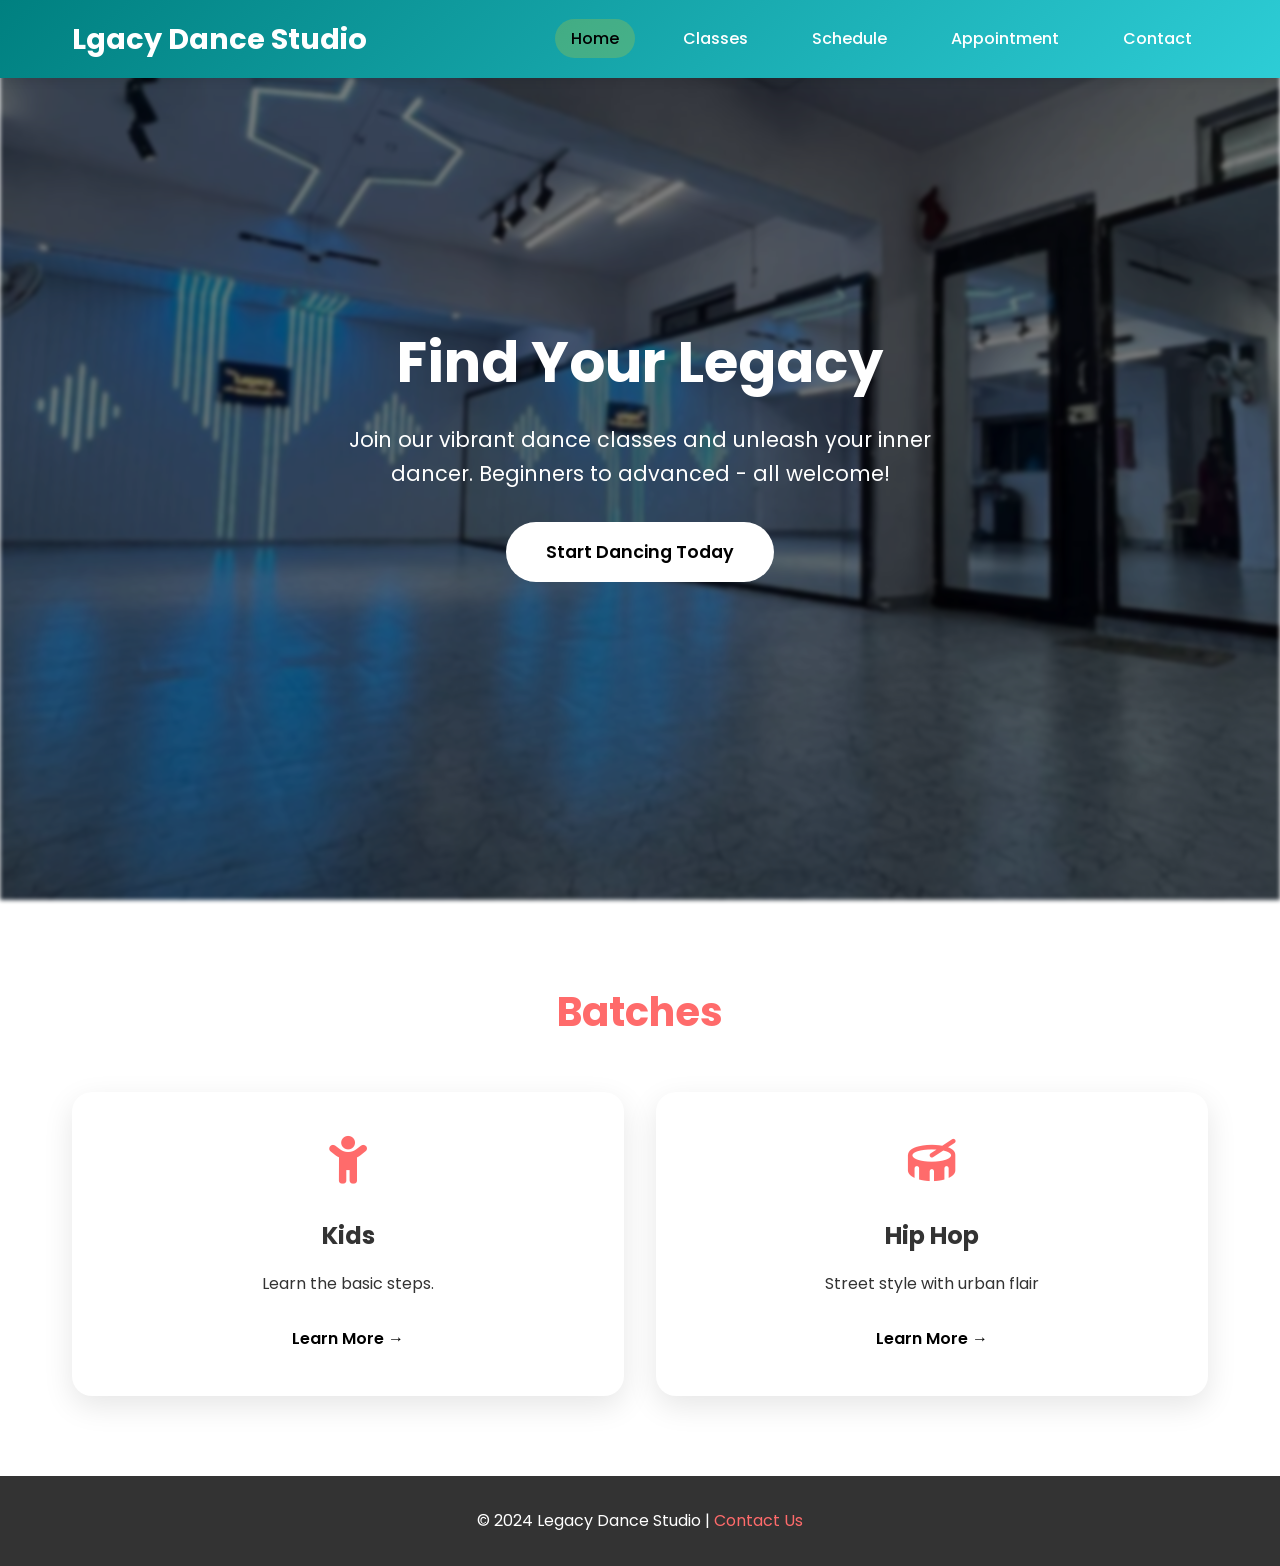
==== Classs/index.html @ a7d817aa "Update index.html" ====
<!DOCTYPE html>
<html lang="en">
<head>
    <meta charset="UTF-8">
    <meta name="viewport" content="width=device-width, initial-scale=1.0">
    <title>Legacy Dance Studio - Home</title>
    <link href="https://fonts.googleapis.com/css2?family=Poppins:wght@300;400;600;700&display=swap" rel="stylesheet">
    <link rel="stylesheet" href="https://cdnjs.cloudflare.com/ajax/libs/font-awesome/6.0.0/css/all.min.css">
    <link rel="stylesheet" href="style.css">
</head>
<body>
    <!-- Navigation (same for all pages) -->
    <header>
        <nav>
            <a href="index.html" class="logo">Lgacy Dance Studio</a>
            <ul class="nav-links">
                <li><a href="index.html" class="active">Home</a></li>
                <li><a href="classes.html">Classes</a></li>
                <li class="dropdown">
                    <a href="schedule.html" class="dropdown-toggle">Schedule</a>
                        <ul class="dropdown-menu">
                            <li><a href="batch1.html">Hip-Hop Batch</a></li>
                            <li><a href="batch2.html">Kids Batch</a></li>
                        </ul>
                </li>
                <li><a href="register.html">Appointment</a></li>
                <li><a href="contact.html">Contact</a></li>
            </ul>

            <div class="hamburger" onclick="toggleMenu()">
                <span></span>
                <span></span>
                <span></span>
            </div>
        </nav>
    </header>

    <!-- Hero Section -->
    <section class="hero" >
        <div class="hero-content">
            <h1>Find Your Legacy</h1>
            <p>Join our vibrant dance classes and unleash your inner dancer. Beginners to advanced - all welcome!</p>
            <a href="register.html" class="cta-button">Start Dancing Today</a>
        </div>
    </section>

    <!-- Quick Classes Preview -->
    <section class="preview-section">
        <div class="container">
            <h2>Batches</h2>
            <div class="classes-grid">
                <div class="class-card">
                    <div class="class-icon"><i class="fas fa-child"></i></div>
                    <h3>Kids</h3>
                    <p>Learn the basic steps.</p>
                    <a href="classes.html" class="card-link">Learn More →</a>
                </div>
                <div class="class-card">
                    <div class="class-icon"><i class="fas fa-drum"></i></div>
                    <h3>Hip Hop</h3>
                    <p>Street style with urban flair</p>
                    <a href="classes.html" class="card-link">Learn More →</a>
                </div>
            </div>
        </div>
    </section>

    <!-- Footer -->
    <footer>
        <div class="container">
            <p>&copy; 2024 Legacy Dance Studio | <a href="contact.html">Contact Us</a></p>
        </div>
    </footer>

    <script src="script.js"></script>

</body>
</html>
---- Classs/style.css ----
* {
    margin: 0;
    padding: 0;
    box-sizing: border-box;
}

body {
    font-family: 'Poppins', sans-serif;
    line-height: 1.6;
    color: #333;
}

.container {
    max-width: 1200px;
    margin: 0 auto;
    padding: 0 2rem;
}

/* Header */
header {
    /*background: linear-gradient(135deg, #ff6b6b, #feca57);*/
    background: linear-gradient(135deg,teal,rgb(45, 205, 214));
    padding: 1rem 0;
    position: fixed;
    width: 100%;
    top: 0;
    z-index: 1000;
    box-shadow: 0 2px 10px rgba(0,0,0,0.1);
    transition: background 0.3s;
}

nav {
    max-width: 1200px;
    margin: 0 auto;
    display: flex;
    justify-content: space-between;
    align-items: center;
    padding: 0 2rem;
}

.logo {
    font-size: 1.8rem;
    font-weight: 700;
    color: white;
    text-decoration: none;
}

.nav-links {
    display: flex;
    list-style: none;
    gap: 2rem;
}

.nav-links a {
    color: white;
    text-decoration: none;
    font-weight: 500;
    transition: color 0.3s;
    padding: 0.5rem 1rem;
    border-radius: 25px;
}

.nav-links a:hover,
.nav-links a.active {
    color: black;
    background: rgba(255,215,0,0.2);
}
/* Navbar basic */
nav ul {
    list-style: none;
    display: flex;
    gap: 20px;
}

/* Dropdown container */
.dropdown {
    position: relative;
}

/* Hidden dropdown menu */
.dropdown-menu {
    text-align: center;
    position: absolute;
    top: 100%;
    left: 0;
    background: rgb(170, 207, 219);
    padding: 10px 0;
    border-radius: 8px;
    min-width: 170px;
    box-shadow: 0 5px 15px rgba(0,0,0,0.2);
}

/* Dropdown items */
.dropdown-menu li {
    padding: 10px 5px;
}

.dropdown-menu li a {
    text-decoration: none;
    color: black;
}

/* Hover effect */
.dropdown-menu li:hover {
    background: rgb(170, 207, 219);
    cursor: pointer;
}
.dropdown-menu li a:hover,
.dropdown-menu li a.active{
    background:black;
    color:#f0f0f0;
}
/* SHOW dropdown on hover */
.dropdown:hover .dropdown-menu {
    display: block;
}
.dropdown-menu {
    opacity: 0;
    visibility: hidden;
    transform: translateY(10px);
}

.dropdown:hover .dropdown-menu {
    opacity: 1;
    visibility: visible;
    transform: translateY(0);
  background: rgb(170, 207, 219);
}
@media (min-width: 768px) {
    .dropdown:hover .dropdown-menu {
        transition: 0.5s;
        
    }
}

/* Mobile styles */
@media (max-width: 768px) {
    /* Hide dropdown by default */
.dropdown-menu {
    display: none;
    background: rgb(170, 207, 219);
    padding: 15px;
    border-radius: 15px;
    margin-top: 10px;
}
.dropdown-menu li{
    border-radius: 5px;
    cursor: pointer;
}
/* Show when active */
.dropdown.active .dropdown-menu {
    display: block;
}
}
.hamburger {
    display: none;
    flex-direction: column;
    cursor: pointer;
}

.hamburger span {
    width: 25px;
    height: 3px;
    background: white;
    margin: 3px 0;
    transition: 0.3s;
}

/* Hero Sections */
.hero,
.page-hero,
.form-hero,
.contact-hero,
.schedule-hero {
    /*background: linear-gradient(135deg, rgba(255,107,107,0.9), rgba(254,202,87,0.9)), 
                url('data:image/svg+xml,<svg xmlns="http://www.w3.org/2000/svg" viewBox="0 0 1200 800"><rect fill="%23ff6b6b" width="1200" height="800"/><path fill="%23feca57" opacity="0.3" d="M0 400Q300 200 600 400T1200 400V800H0z"/></svg>');*/
    background-size: cover;
    height: 60vh;
    display: flex;
    align-items: center;
    justify-content: center;
    text-align: center;
    color: white;
    margin-top: 80px;
    overflow: hidden;
}
.hero::before{
    content: "";
    inset: 0;
    z-index: -1;
    position: absolute;
    background: url('studioImage.jpeg') center/cover no-repeat;
    filter: blur(2px) brightness(0.5);

}
.page-hero::before{
    content: "";
    inset: 0;
    z-index: -1;
    position: absolute;
    background: url('studioImage.jpeg') center/cover no-repeat;
    filter: blur(2px) brightness(0.5);
    height: 70vh;
}
.form-hero::before{
    content: "";
    inset: 0;
    z-index: -1;
    position: absolute;
    background: url('studioImage.jpeg') center/cover no-repeat;
    filter: blur(2px) brightness(0.5);
    height: 70vh;
}
.contact-hero::before{
    content: "";
    inset: 0;
    z-index: -1;
    position: absolute;
    background: url('studioImage.jpeg') center/cover no-repeat;
    filter: blur(2px) brightness(0.5);
    height: 70vh;
}
.hero-content{
    position: relative;
    z-index: 1;
}

.hero {
    height: 100vh;
    margin-top: 0;
}

.hero-content h1 {
    font-size: 3.5rem;
    margin-bottom: 1rem;
}

.hero-content p {
    font-size: 1.3rem;
    margin-bottom: 2rem;
    max-width: 600px;
}

/* Buttons */
.cta-button,
.submit-btn,
.card-link {
    display: inline-block;
    background: white;
    color: black;
    padding: 1rem 2.5rem;
    text-decoration: none;
    border-radius: 50px;
    font-weight: 600;
    font-size: 1.1rem;
    transition: all 0.3s;
    border: none;
    cursor: pointer;
}

.cta-button:hover,
.submit-btn:hover,
.card-link:hover {
    background: #f0f0f0;
    transform: translateY(-3px);
    box-shadow: 0 10px 25px rgba(0,0,0,0.2);
}

/* Classes */
.classes-grid {
    display: grid;
    grid-template-columns: repeat(auto-fit, minmax(300px, 1fr));
    gap: 2rem;
    margin-top: 3rem;
}

.class-card {
    background: white;
    border-radius: 20px;
    padding: 2rem;
    text-align: center;
    box-shadow: 0 10px 30px rgba(0,0,0,0.1);
    transition: transform 0.3s, box-shadow 0.3s;
}

.class-card:hover {
    transform: translateY(-10px);
    box-shadow: 0 20px 40px rgba(0,0,0,0.15);
}

.class-icon {
    font-size: 3rem;
    color: #ff6b6b;
    margin-bottom: 1rem;
}

.class-card h3 {
    font-size: 1.5rem;
    margin-bottom: 1rem;
    color: #333;
}

.detailed .class-details {
    margin-top: 1.5rem;
    text-align: left;
    padding-top: 1.5rem;
    border-top: 2px solid #f0f0f0;
}

.card-link {
    margin-top: 1rem;
    font-size: 1rem;
    padding: 0.8rem 2rem;
}

/* Schedule */
.schedule-section {
    padding: 5rem 0;
    background: #f8f9fa;
}

.schedule-tabs {
    display: flex;
    gap: 1rem;
    justify-content: center;
    margin-bottom: 3rem;
    flex-wrap: wrap;
}

.tab-btn {
    background: white;
    border: 2px solid #ff6b6b;
    color: #ff6b6b;
    padding: 1rem 2rem;
    border-radius: 50px;
    cursor: pointer;
    font-weight: 600;
    transition: all 0.3s;
}

.tab-btn:hover,
.tab-btn.active {
    background: #ff6b6b;
    color: white;
}

.schedule-grid {
    display: none;
    grid-template-columns: repeat(auto-fit, minmax(300px, 1fr));
    gap: 2rem;
    width: 100%;
}

.schedule-grid.active {
    display: block;
}
.grid {
    display: grid;
    gap: 0rem;
    background: white;
    padding: 2rem;
    border-radius: 15px;
    box-shadow: 0 10px 30px rgba(0,0,0,0.1);
    text-align: center;
}

.grid h4 {
    color: #ff6b6b;
    font-size: 1.5rem;
    margin-bottom: 1rem;
}

/* Forms */
.register-section,
.contact-section {
    padding: 5rem 0;
}

.form-container {
    max-width: 600px;
    margin: 0 auto;
}

.form-group {
    margin-bottom: 1.5rem;
}

.form-group label {
    display: flex;
    align-items: center;
    gap: 0.5rem;
    margin-bottom: 0.5rem;
    font-weight: 500;
}

.form-group input,
.form-group select {
    width: 100%;
    padding: 1rem;
    border: 2px solid #e0e0e0;
    border-radius: 10px;
    font-size: 1rem;
    font-family: inherit;
    transition: border-color 0.3s;
}

.form-group input:focus,
.form-group select:focus {
    outline: none;
    border-color: #ff6b6b;
}

/* Contact */
.contact-grid {
    display: grid;
    grid-template-columns: 1fr 1fr;
    gap: 4rem;
    margin-top: 3rem;
}

.contact-item {
    display: flex;
    gap: 1.5rem;
    margin-bottom: 2rem;
    align-items: flex-start;
}

.contact-item i {
    font-size: 2rem;
    color: #ff6b6b;
    margin-top: 0.5rem;
}

.contact-item h4 {
    color: #ff6b6b;
    margin-bottom: 0.5rem;
}

/* Preview Section */
.preview-section {
    padding: 5rem 0;
}

.preview-section h2 {
    text-align: center;
    font-size: 2.5rem;
    margin-bottom: 3rem;
    color: #ff6b6b;
}

/* Footer */
footer {
    background: #333;
    color: white;
    text-align: center;
    padding: 2rem 0;
}

footer a {
    color: #ff6b6b;
    text-decoration: none;
}

/* Animations */
@keyframes fadeInUp {
    from {
        opacity: 0;
        transform: translateY(30px);
    }
    to {
        opacity: 1;
        transform: translateY(0);
    }
}

section {
    animation: fadeInUp 1s ease;
}

/* Responsive */
@media (max-width: 500px) {
    .hamburger {
        display: flex;
    }

    .nav-links {
        display: none;
        position: absolute;
        top: 100%;
        left: 0;
        width: 100%;
        background: teal;
        flex-direction: column;
        padding: 1rem;
        gap: 1rem;
    }

    .nav-links.active {
        display: flex;
    }

    .hero-content h1 {
        font-size: 2.5rem;
    }

    .contact-grid {
        grid-template-columns: 1fr;
        gap: 2rem;
    }

    .schedule-tabs {
        flex-direction: column;
        align-items: center;
    }
}
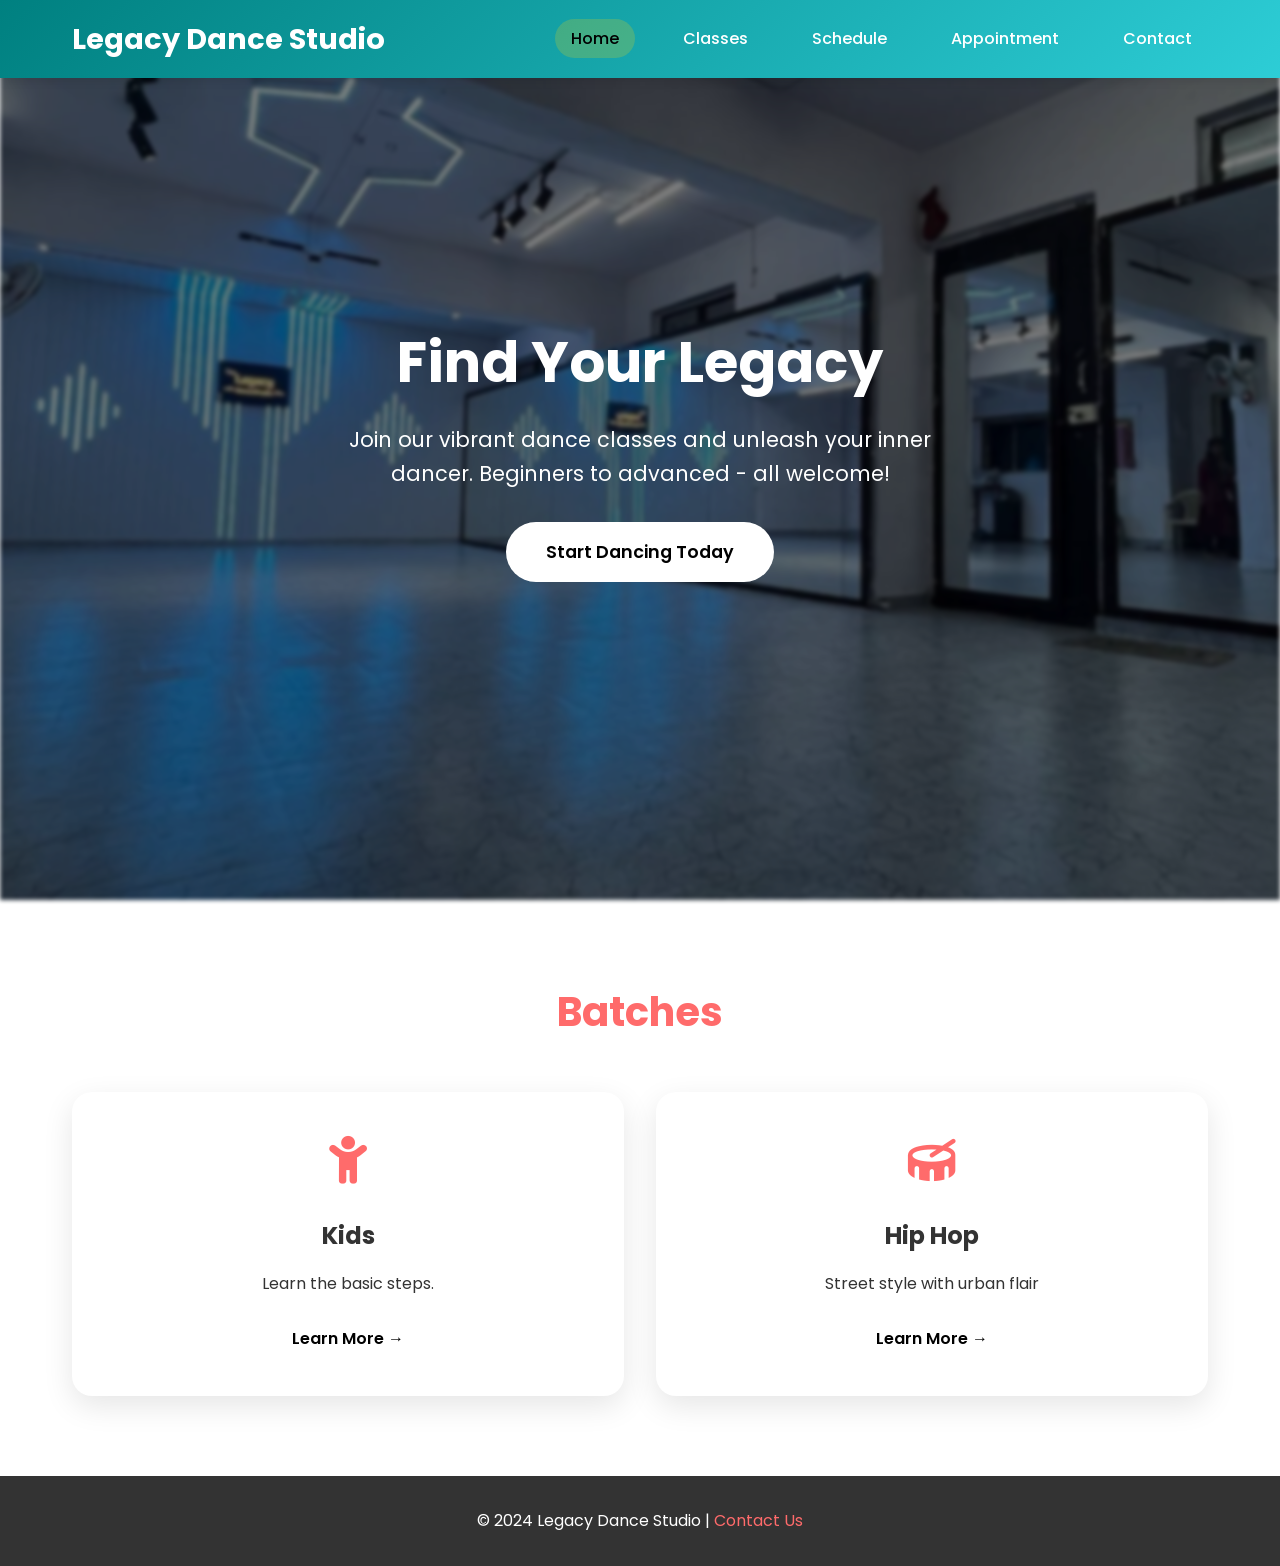
==== commit d9a3eaad: "Update index.html" ====
--- a/Classs/index.html
+++ b/Classs/index.html
@@ -12,7 +12,7 @@
     <!-- Navigation (same for all pages) -->
     <header>
         <nav>
-            <a href="index.html" class="logo">Lgacy Dance Studio</a>
+            <a href="index.html" class="logo">Legacy Dance Studio</a>
             <ul class="nav-links">
                 <li><a href="index.html" class="active">Home</a></li>
                 <li><a href="classes.html">Classes</a></li>
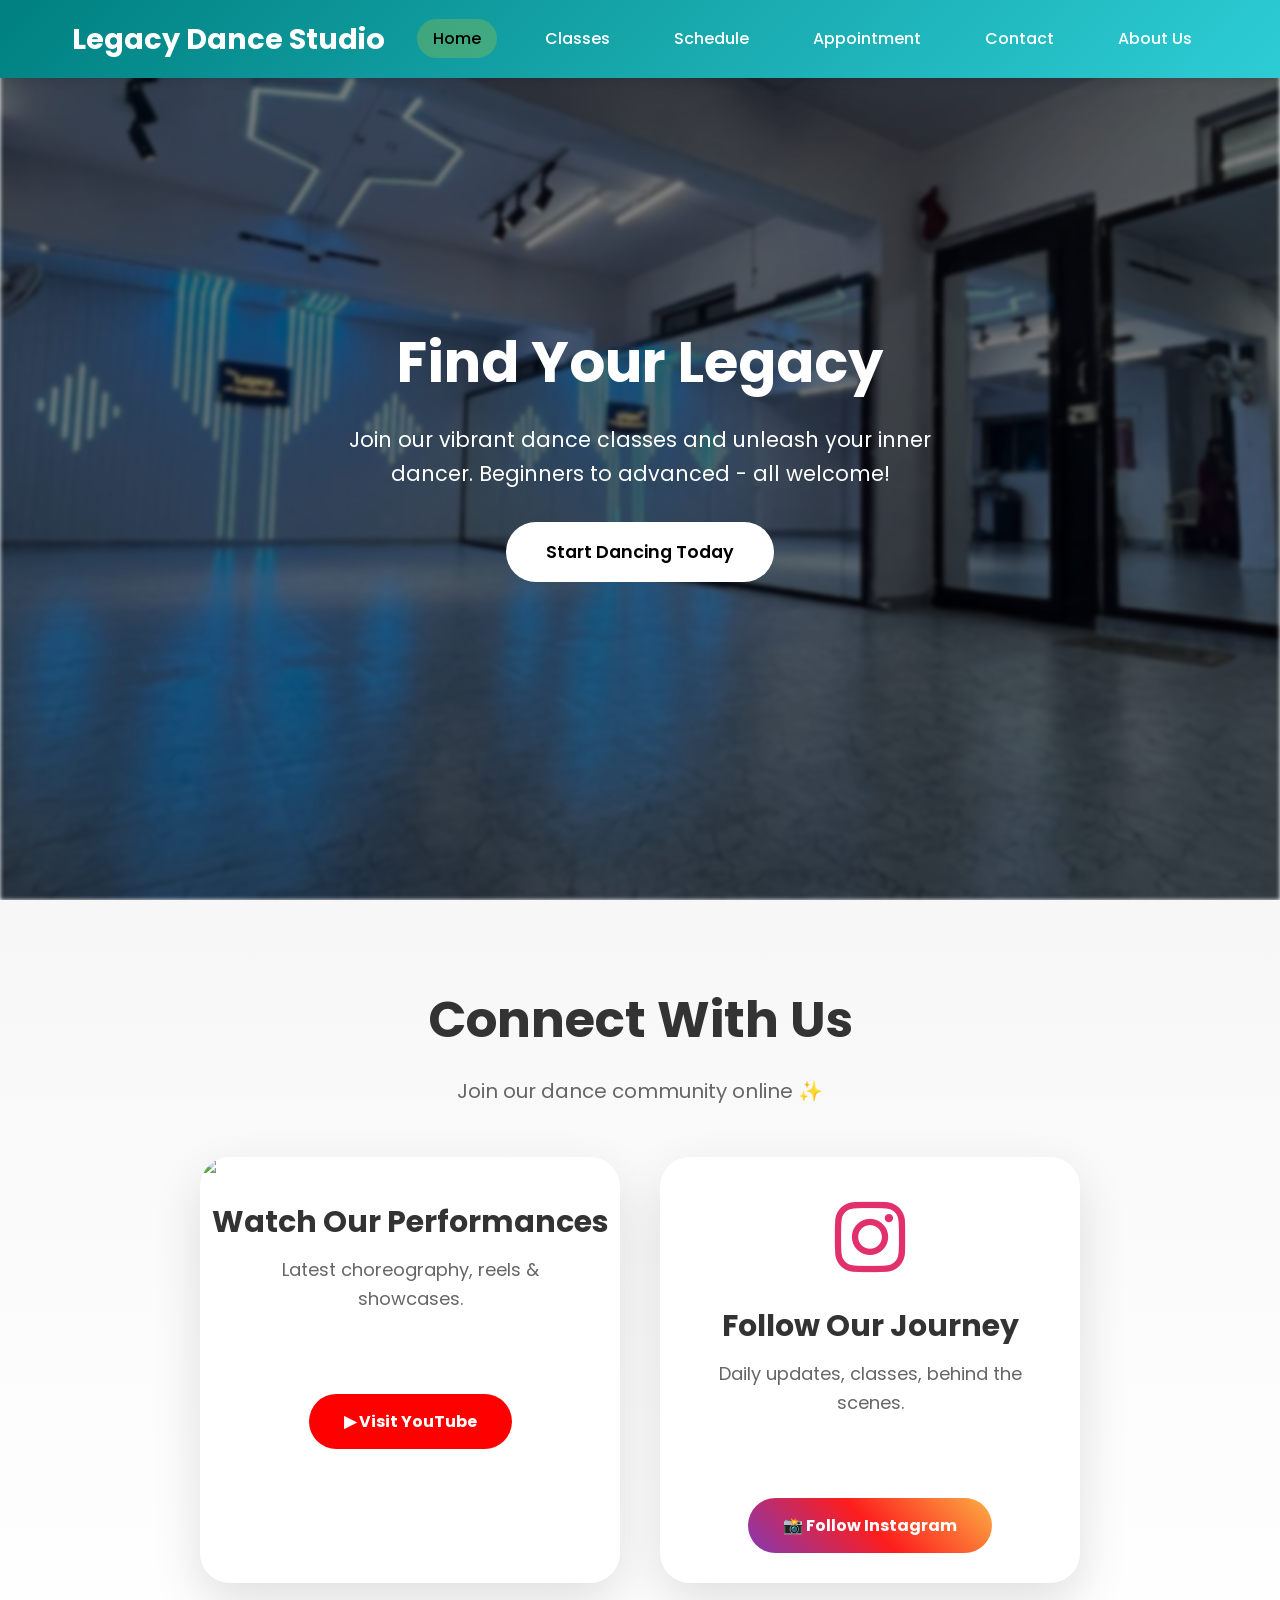
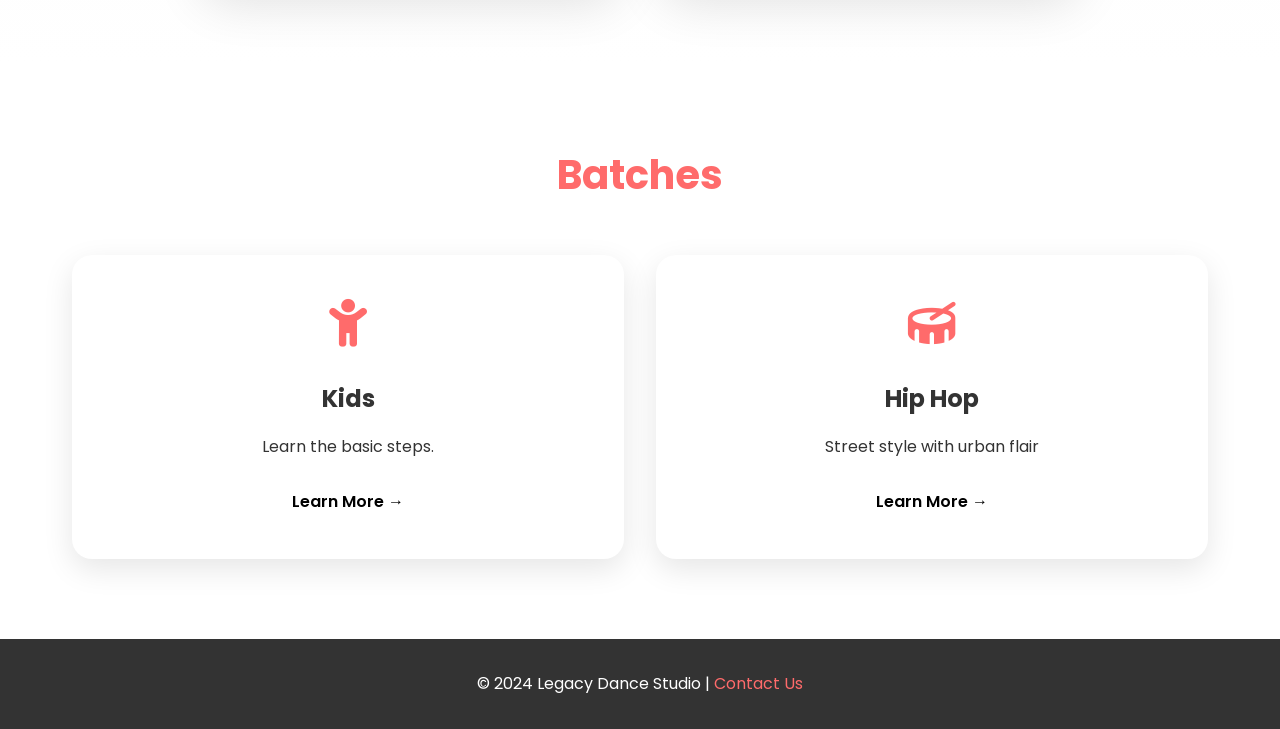
==== commit 8ba7800d: "Update index.html" ====
--- a/Classs/index.html
+++ b/Classs/index.html
@@ -7,6 +7,83 @@
     <link href="https://fonts.googleapis.com/css2?family=Poppins:wght@300;400;600;700&display=swap" rel="stylesheet">
     <link rel="stylesheet" href="https://cdnjs.cloudflare.com/ajax/libs/font-awesome/6.0.0/css/all.min.css">
     <link rel="stylesheet" href="style.css">
+    <style>
+.social-section{
+padding:80px 10%;
+text-align:center;
+background:linear-gradient(to bottom,#f7f7f7,#ffffff);
+}
+
+.social-section h2{
+font-size:50px;
+margin-bottom:15px;
+}
+
+.social-section p{
+font-size:20px;
+margin-bottom:50px;
+color:#666;
+}
+
+.social-container{
+display:flex;
+gap:40px;
+justify-content:center;
+flex-wrap:wrap;
+}
+
+.social-card{
+width:420px;
+background:white;
+border-radius:30px;
+overflow:hidden;
+box-shadow:0 20px 50px rgba(0,0,0,.12);
+transition:.4s;
+}
+
+.social-card:hover{
+transform:translateY(-15px) scale(1.03);
+}
+
+.social-card img{
+width:100%;
+display:block;
+}
+
+.social-card h3{
+font-size:30px;
+margin:25px 0 10px;
+}
+
+.social-card p{
+padding:0 30px;
+font-size:18px;
+}
+
+.social-card a{
+display:inline-block;
+margin:30px;
+padding:15px 35px;
+border-radius:50px;
+text-decoration:none;
+font-weight:bold;
+color:white;
+}
+
+.youtube-card a{
+background:#ff0000;
+}
+
+.insta-card a{
+background:linear-gradient(45deg,#833ab4,#fd1d1d,#fcb045);
+}
+
+.insta-card i{
+font-size:80px;
+margin-top:40px;
+color:#E1306C;
+}
+    </style>
 </head>
 <body>
     <!-- Navigation (same for all pages) -->
@@ -17,17 +94,18 @@
                 <li><a href="index.html" class="active">Home</a></li>
                 <li><a href="classes.html">Classes</a></li>
                 <li class="dropdown">
-                    <a href="schedule.html" class="dropdown-toggle">Schedule</a>
-                        <ul class="dropdown-menu">
-                            <li><a href="batch1.html">Hip-Hop Batch</a></li>
-                            <li><a href="batch2.html">Kids Batch</a></li>
-                        </ul>
-                </li>
+                    <a href="#" class="dropdown-toggle">Schedule</a>
+                    <ul class="dropdown-menu">
+                        <li><a href="batch1.html">Hip-Hop Batch</a></li>
+                        <li><a href="batch2.html">Kids Batch</a></li>
+                    </ul>
+                 </li>
                 <li><a href="register.html">Appointment</a></li>
                 <li><a href="contact.html">Contact</a></li>
+                <li><a href="aboutus.html">About Us</a></li>
             </ul>
 
-            <div class="hamburger" onclick="toggleMenu()">
+            <div class="hamburger" onclick="toggleMenu(event)">
                 <span></span>
                 <span></span>
                 <span></span>
@@ -43,7 +121,41 @@
             <a href="register.html" class="cta-button">Start Dancing Today</a>
         </div>
     </section>
+    <section class="social-section">
 
+<h2>Connect With Us</h2>
+<p>Join our dance community online ✨</p>
+
+<div class="social-container">
+
+<div class="social-card youtube-card">
+<img src="https://img.youtube.com/vi/xfrp5MY2YME/hqdefault.jpg">
+
+<h3>Watch Our Performances</h3>
+
+<p>Latest choreography, reels & showcases.</p>
+
+<a href="https://www.youtube.com/@legacydancestudio9005" target="_blank">
+▶ Visit YouTube
+</a>
+</div>
+
+
+<div class="social-card insta-card">
+<i class="fab fa-instagram"></i>
+
+<h3>Follow Our Journey</h3>
+
+<p>Daily updates, classes, behind the scenes.</p>
+
+<a href="https://www.instagram.com/thelegacydancestudio09?igsh=d3Z3aXQyazF6c2M3" target="_blank">
+📸 Follow Instagram
+</a>
+
+</div>
+
+</div>
+</section>
     <!-- Quick Classes Preview -->
     <section class="preview-section">
         <div class="container">
@@ -53,13 +165,13 @@
                     <div class="class-icon"><i class="fas fa-child"></i></div>
                     <h3>Kids</h3>
                     <p>Learn the basic steps.</p>
-                    <a href="classes.html" class="card-link">Learn More →</a>
+                    <a href="batch2.html" class="card-link">Learn More →</a>
                 </div>
                 <div class="class-card">
                     <div class="class-icon"><i class="fas fa-drum"></i></div>
                     <h3>Hip Hop</h3>
                     <p>Street style with urban flair</p>
-                    <a href="classes.html" class="card-link">Learn More →</a>
+                    <a href="batch1.html" class="card-link">Learn More →</a>
                 </div>
             </div>
         </div>
@@ -72,7 +184,12 @@
         </div>
     </footer>
 
-    <script src="script.js"></script>
-
+    <script src="script1.js" ></script>
+<script>
+document.querySelector(".hamburger").onclick = function() {
+    document.querySelector(".nav-links").classList.toggle("active");
+    console.log("Hamburger clicked");
+};
+</script>
 </body>
 </html>
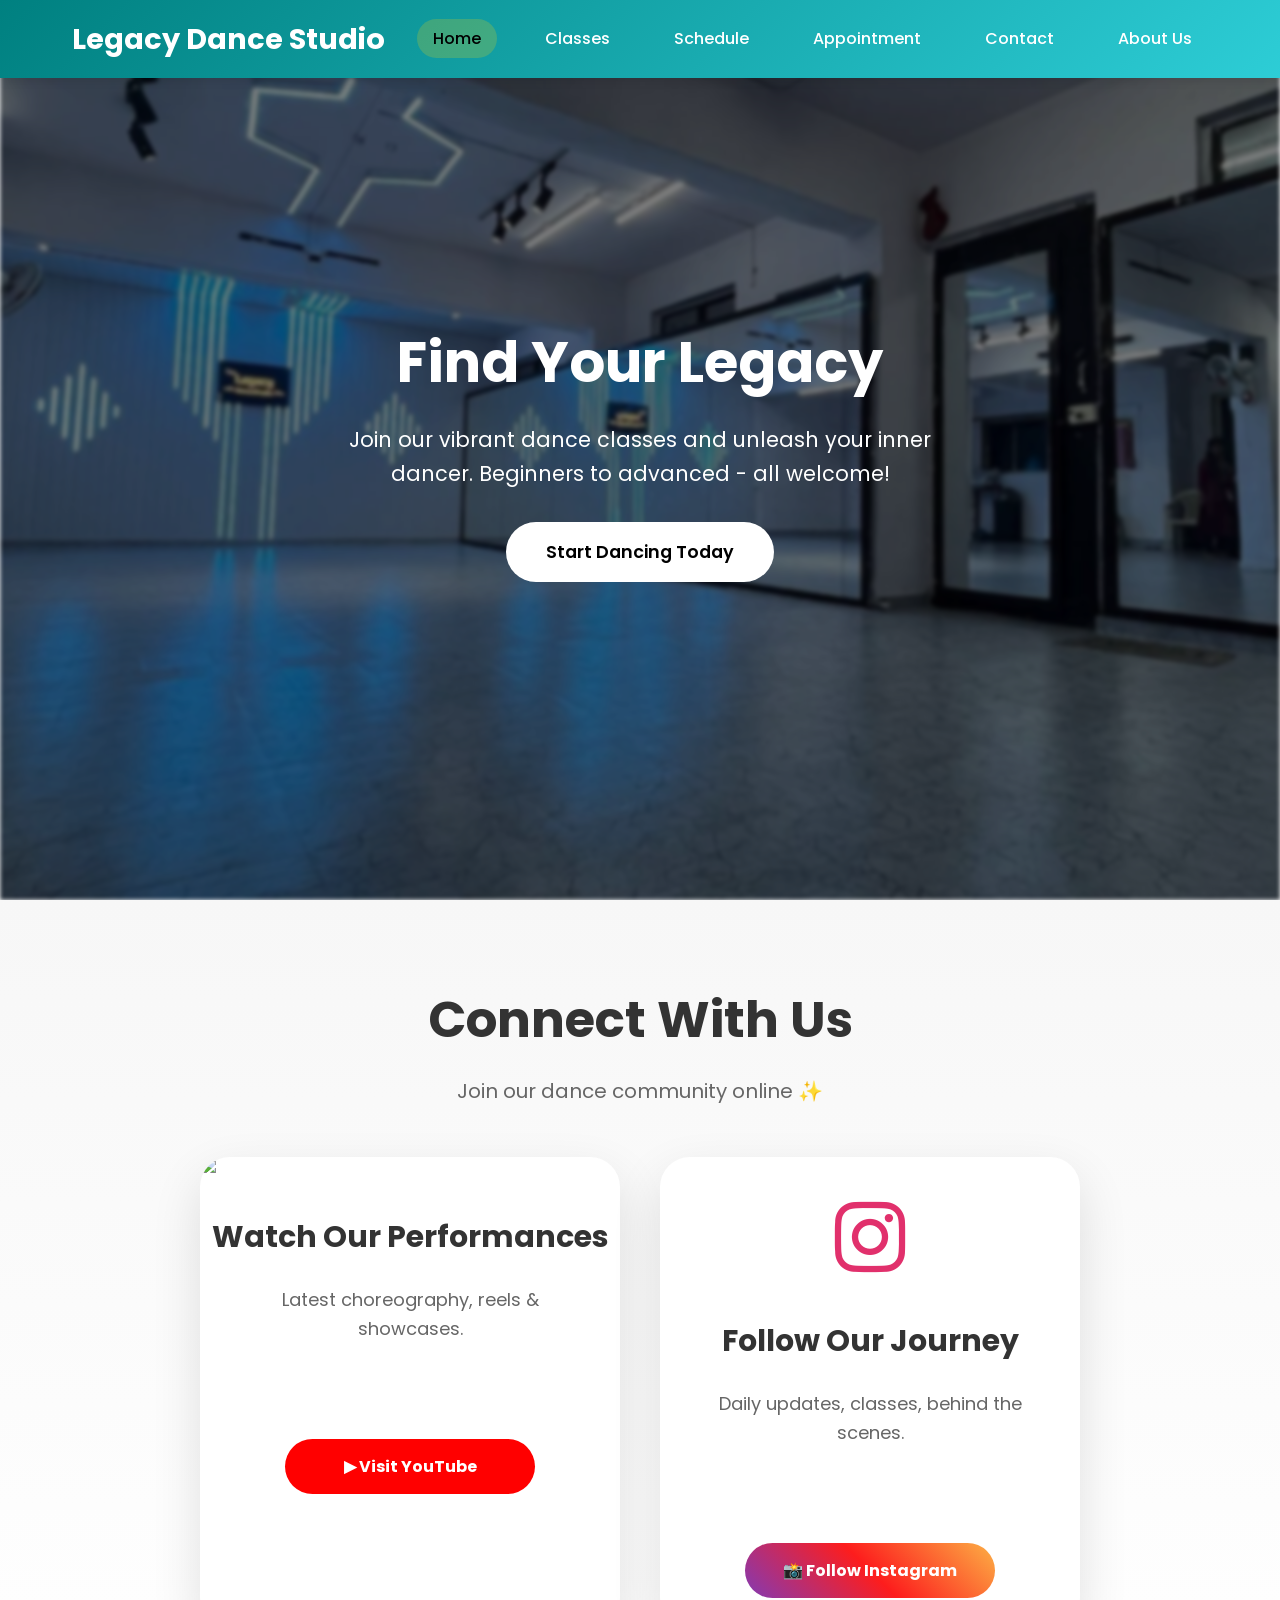
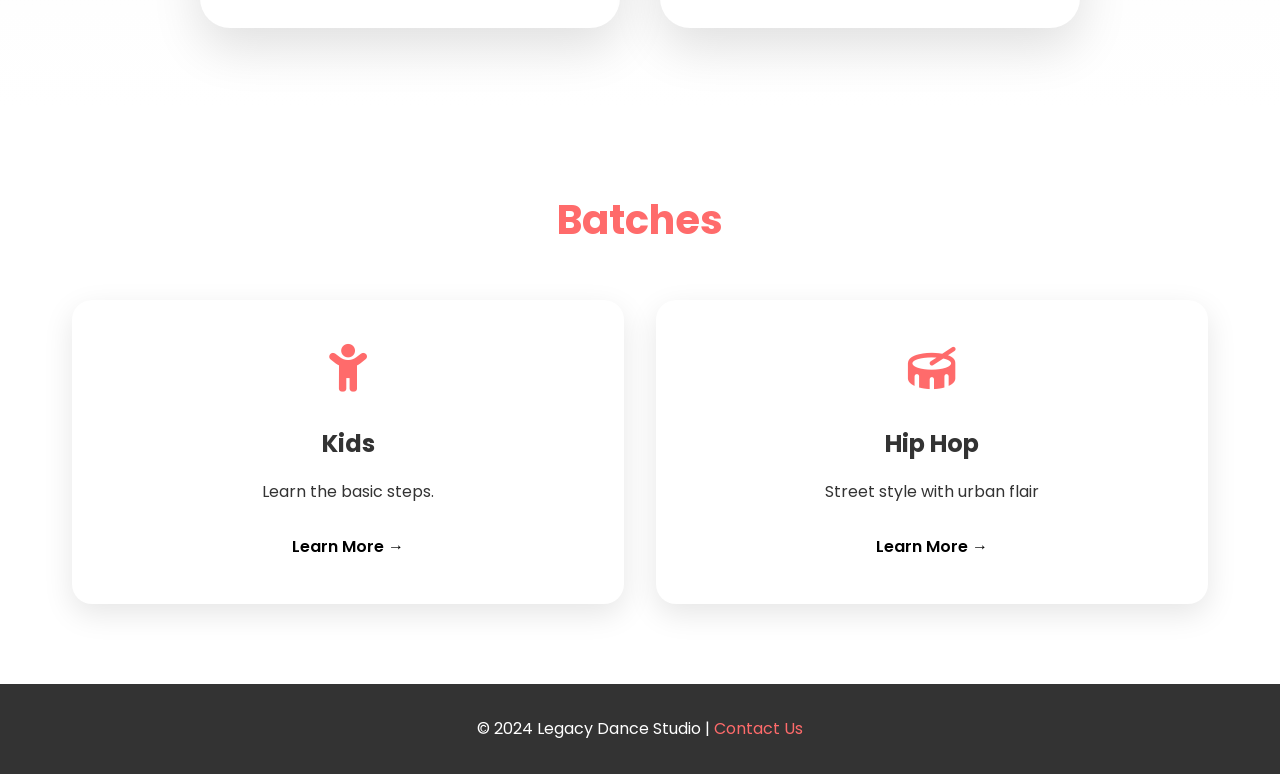
==== commit e7b9d08b: "Update index.html" ====
--- a/Classs/index.html
+++ b/Classs/index.html
@@ -3,7 +3,7 @@
 <head>
     <meta charset="UTF-8">
     <meta name="viewport" content="width=device-width, initial-scale=1.0">
-    <title>Legacy Dance Studio - Home</title>
+    <title>Legacy Dance Studio - Home index</title>
     <link href="https://fonts.googleapis.com/css2?family=Poppins:wght@300;400;600;700&display=swap" rel="stylesheet">
     <link rel="stylesheet" href="https://cdnjs.cloudflare.com/ajax/libs/font-awesome/6.0.0/css/all.min.css">
     <link rel="stylesheet" href="style.css">
@@ -82,6 +82,162 @@
 font-size:80px;
 margin-top:40px;
 color:#E1306C;
+}
+/* DEFAULT (DESKTOP) */
+.nav-links {
+    display: flex;
+    list-style: none;
+    gap: 2rem;
+}
+
+/* HAMBURGER */
+.hamburger {
+    display: none;
+}
+
+/* ================= MOBILE ================= */
+@media (max-width: 768px) {
+.social-section {
+    padding: 50px 20px;
+    text-align: center;
+}
+
+.social-section h2 {
+    font-size: 28px;
+    margin-bottom: 10px;
+}
+
+.social-section p {
+    font-size: 14px;
+    color: #666;
+    margin-bottom: 30px;
+}
+
+.social-container {
+    display: flex;
+    flex-direction: column;
+    gap: 25px;
+}
+
+.social-card {
+    width: 100%;
+    border-radius: 20px;
+    overflow: hidden;
+    background: white;
+    box-shadow: 0 10px 25px rgba(0,0,0,0.1);
+    transition: 0.3s;
+}
+
+.social-card:hover {
+    transform: scale(1.02);
+}
+
+/* YouTube */
+.youtube-card img {
+    width: 100%;
+    border-radius: 15px;
+}
+
+.youtube-card a {
+    display: block;
+    margin: 15px;
+    padding: 12px;
+    background: #ff0000;
+    color: white;
+    border-radius: 30px;
+    text-decoration: none;
+    font-size: 14px;
+}
+
+/* Instagram */
+.insta-card {
+    padding: 30px 20px;
+}
+
+.insta-card i {
+    font-size: 50px;
+    color: #E1306C;
+    margin-bottom: 10px;
+}
+
+.insta-card a {
+    display: inline-block;
+    margin-top: 15px;
+    padding: 10px 20px;
+    background: linear-gradient(45deg,#833ab4,#fd1d1d,#fcb045);
+    color: white;
+    border-radius: 25px;
+    text-decoration: none;
+    font-size: 14px;
+}
+.hamburger {
+    display: flex;
+    flex-direction: column;
+    cursor: pointer;
+}
+
+.hamburger span {
+    width: 25px;
+    height: 3px;
+    background: white;
+    margin: 4px 0;
+}
+
+/* NAV MENU */
+.nav-links {
+    position: fixed;
+    top: 0;
+    right: -100%;   /* hidden */
+    width: 75%;
+    height: 100vh;
+
+    display: flex;
+    flex-direction: column;
+    gap: 20px;
+    padding: 80px 25px;
+
+    background: rgba(20, 120, 120, 0.95);
+    backdrop-filter: blur(15px);
+
+    transition: right 0.4s ease;
+    z-index: 999;
+}
+
+/* SHOW MENU */
+.nav-links.active {
+    right: 0;
+}
+
+/* LINKS */
+.nav-links a {
+    color: white;
+    font-size: 18px;
+    padding: 12px;
+    border-radius: 10px;
+}
+
+/* OVERLAY */
+.overlay {
+    position: fixed;
+    top: 0;
+    left: 0;
+    width: 100%;
+    height: 100%;
+
+    background: rgba(0,0,0,0.4);
+
+    opacity: 0;
+    visibility: hidden;
+
+    transition: 0.3s;
+    z-index: 998;
+}
+
+.overlay.active {
+    opacity: 1;
+    visibility: visible;
+}
+
 }
     </style>
 </head>
@@ -111,6 +267,8 @@
                 <span></span>
             </div>
         </nav>
+            <div class="overlay" onclick="toggleMenu(event)"></div>
+
     </header>
 
     <!-- Hero Section -->
@@ -184,12 +342,8 @@
         </div>
     </footer>
 
-    <script src="script1.js" ></script>
-<script>
-document.querySelector(".hamburger").onclick = function() {
-    document.querySelector(".nav-links").classList.toggle("active");
-    console.log("Hamburger clicked");
-};
+    <script src="script.js" ></script>
+
 </script>
 </body>
 </html>
--- a/Classs/style.css
+++ b/Classs/style.css
@@ -49,6 +49,10 @@
     display: flex;
     list-style: none;
     gap: 2rem;
+    display: none;
+}
+.nav-links.active{
+    display: block;
 }
 
 .nav-links a {
@@ -92,7 +96,7 @@
 
 /* Dropdown items */
 .dropdown-menu li {
-    padding: 10px 5px;
+    padding: 10px 0px;
 }
 
 .dropdown-menu li a {
@@ -111,9 +115,7 @@
     color:#f0f0f0;
 }
 /* SHOW dropdown on hover */
-.dropdown:hover .dropdown-menu {
-    display: block;
-}
+
 .dropdown-menu {
     opacity: 0;
     visibility: hidden;
@@ -141,7 +143,7 @@
     background: rgb(170, 207, 219);
     padding: 15px;
     border-radius: 15px;
-    margin-top: 10px;
+    margin-top: 90px;
 }
 .dropdown-menu li{
     border-radius: 5px;
@@ -151,6 +153,42 @@
 .dropdown.active .dropdown-menu {
     display: block;
 }
+}
+.dropdown.active .dropdown-menu{
+    display: block;
+}
+/* Default hidden */
+/* Always hidden by default */
+.dropdown-menu {
+    display: none;
+    position: absolute;
+    background: white;
+    padding: 10px;
+    border-radius: 8px;
+}
+
+/* Desktop hover */
+@media (min-width: 768px) {
+    .dropdown:hover .dropdown-menu {
+        display: block;
+    }
+}
+
+/* Mobile click */
+@media (max-width: 768px) {
+    .dropdown.active .dropdown-menu {
+        display: block;
+        position: static; /* important for mobile */
+    }
+    .dropdown-menu {
+        position: static;
+        background: #0f766e;
+        padding-left: 15px;
+    }
+
+    .dropdown-menu li {
+        margin: 10px 0;
+    }
 }
 .hamburger {
     display: none;
@@ -478,7 +516,7 @@
 }
 
 /* Responsive */
-@media (max-width: 500px) {
+@media (max-width: 768px) {
     .hamburger {
         display: flex;
     }
@@ -513,3 +551,54 @@
         align-items: center;
     }
 }
+/* DESKTOP */
+.nav-links {
+    display: flex;
+    gap: 20px;
+}
+
+/* MOBILE */
+@media (max-width: 768px) {
+    .nav-links {
+        display: none;
+        flex-direction: column;
+        position: absolute;
+        top: 70px;
+        right: 0;
+        width: 100%;
+        background: teal;
+        padding: 20px;
+    }
+
+    .nav-links.active {
+        display: flex;
+    }
+    .dropdown-menu {
+    margin-top: 6px;
+    transition: all 0.3s ease;
+}
+.dropdown-menu li{
+    padding: 0px;
+}
+}
+.social-card {
+    display: flex;
+    flex-direction: column;
+    gap: 15px;
+    align-items: center;
+}
+
+.social-card a {
+    width: 250px;
+    text-align: center;
+    padding: 15px;
+    border-radius: 10px;
+    background: rgba(0,0,0,0.1);
+    text-decoration: none;
+    color: black;
+    transition: 0.3s;
+}
+
+.social-card a:hover {
+    transform: translateY(-5px);
+}
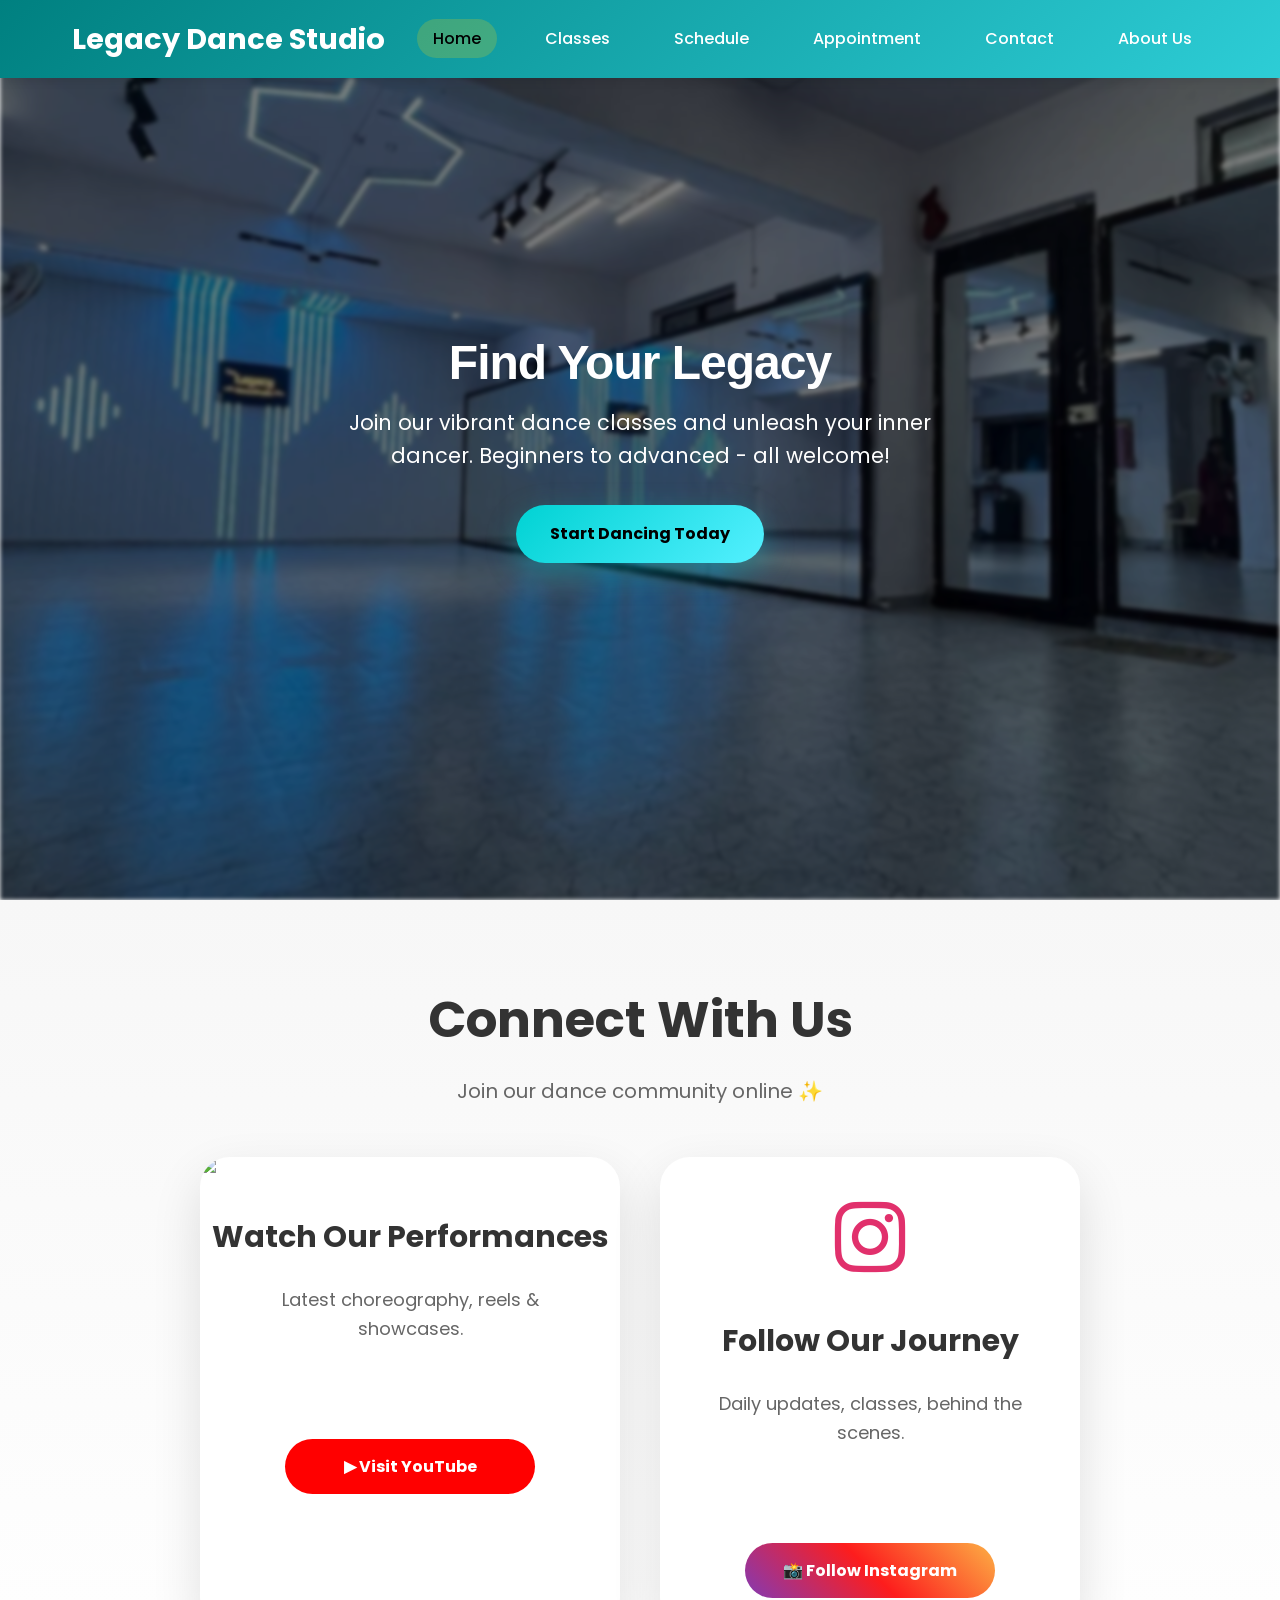
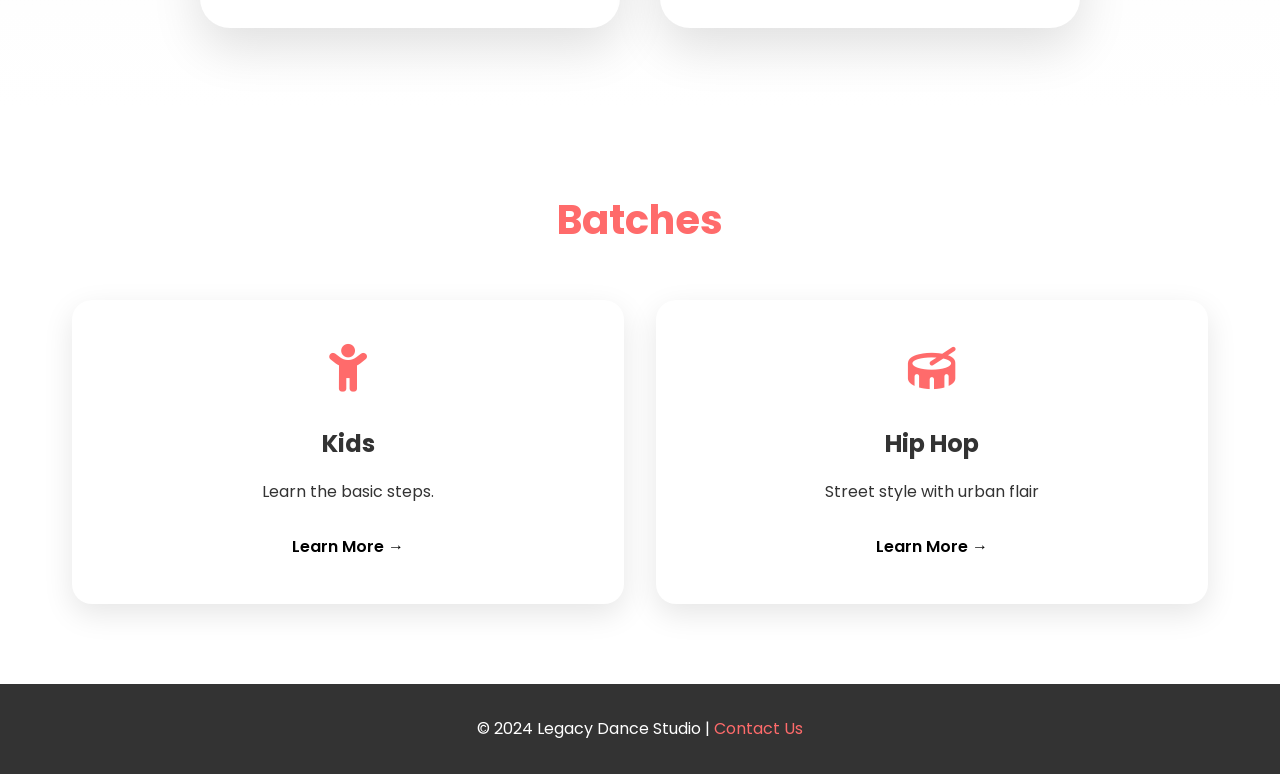
==== commit 32cc5d4a: "Update index.html" ====
--- a/Classs/index.html
+++ b/Classs/index.html
@@ -178,65 +178,12 @@
 
 .hamburger span {
     width: 25px;
-    height: 3px;
+    height: 2px;
     background: white;
-    margin: 4px 0;
-}
-
-/* NAV MENU */
-.nav-links {
-    position: fixed;
-    top: 0;
-    right: -100%;   /* hidden */
-    width: 75%;
-    height: 100vh;
-
-    display: flex;
-    flex-direction: column;
-    gap: 20px;
-    padding: 80px 25px;
-
-    background: rgba(20, 120, 120, 0.95);
-    backdrop-filter: blur(15px);
-
-    transition: right 0.4s ease;
-    z-index: 999;
-}
-
-/* SHOW MENU */
-.nav-links.active {
-    right: 0;
-}
-
-/* LINKS */
-.nav-links a {
-    color: white;
-    font-size: 18px;
-    padding: 12px;
-    border-radius: 10px;
-}
-
-/* OVERLAY */
-.overlay {
-    position: fixed;
-    top: 0;
-    left: 0;
-    width: 100%;
-    height: 100%;
-
-    background: rgba(0,0,0,0.4);
-
-    opacity: 0;
-    visibility: hidden;
-
-    transition: 0.3s;
-    z-index: 998;
-}
-
-.overlay.active {
-    opacity: 1;
-    visibility: visible;
-}
+    margin: 3px 0;
+}
+
+
 
 }
     </style>
--- a/Classs/style.css
+++ b/Classs/style.css
@@ -45,15 +45,6 @@
     text-decoration: none;
 }
 
-.nav-links {
-    display: flex;
-    list-style: none;
-    gap: 2rem;
-    display: none;
-}
-.nav-links.active{
-    display: block;
-}
 
 .nav-links a {
     color: white;
@@ -195,8 +186,8 @@
     flex-direction: column;
     cursor: pointer;
 }
-
 .hamburger span {
+    display: block;
     width: 25px;
     height: 3px;
     background: white;
@@ -521,22 +512,6 @@
         display: flex;
     }
 
-    .nav-links {
-        display: none;
-        position: absolute;
-        top: 100%;
-        left: 0;
-        width: 100%;
-        background: teal;
-        flex-direction: column;
-        padding: 1rem;
-        gap: 1rem;
-    }
-
-    .nav-links.active {
-        display: flex;
-    }
-
     .hero-content h1 {
         font-size: 2.5rem;
     }
@@ -552,34 +527,118 @@
     }
 }
 /* DESKTOP */
-.nav-links {
-    display: flex;
-    gap: 20px;
+@media (min-width: 769px) {
+    .nav-links {
+        display: flex;
+        gap: 20px;
+    }
 }
 
 /* MOBILE */
 @media (max-width: 768px) {
-    .nav-links {
-        display: none;
-        flex-direction: column;
-        position: absolute;
-        top: 70px;
-        right: 0;
-        width: 100%;
-        background: teal;
-        padding: 20px;
-    }
-
-    .nav-links.active {
-        display: flex;
-    }
-    .dropdown-menu {
+
+.dropdown-menu {
     margin-top: 6px;
     transition: all 0.3s ease;
 }
 .dropdown-menu li{
     padding: 0px;
 }
+section {
+    margin-bottom: 40px;
+}
+
+body {
+    overflow-x: hidden;
+}
+.hero {
+    height: 100vh;
+    padding: 0 20px;
+    display: flex;
+    align-items: center;
+    text-align: center;
+}
+
+.hero h1 {
+    font-size: 32px;
+    line-height: 1.2;
+}
+
+.hero p {
+    font-size: 16px;
+    line-height: 1.5;
+    margin: 15px 0;
+}
+
+.hero button {
+    padding: 12px 25px;
+    font-size: 14px;
+    border-radius: 30px;
+}
+.nav-links {
+    position: fixed;
+    top: 0;
+    right: -100%; /* 👈 THIS HIDES IT INITIALLY */
+    width: 75%;
+    height: 100vh;
+
+    display: flex;
+    flex-direction: column;
+    gap: 20px;
+    padding: 80px 25px;
+
+    background: rgba(20, 120, 120, 0.9);
+    backdrop-filter: blur(15px);
+
+    transition: right 0.4s ease;
+    z-index: 999;
+}
+
+.nav-links.active {
+    right: 0;
+}
+.nav-links a {
+    text-decoration: none;
+    color: white;
+    font-size: 18px;
+    padding: 12px 15px;
+    border-radius: 12px;
+    transition: 0.3s;
+}
+
+/* Hover effect */
+.nav-links a:hover {
+    background: rgba(255,255,255,0.15);
+    transform: translateX(5px);
+}
+
+/* Active link */
+.nav-links a.active {
+    background: white;
+    color: teal;
+    font-weight: bold;
+}
+.overlay {
+    position: fixed;
+    top: 0;
+    left: 0;
+    width: 100%;
+    height: 100%;
+
+    background: rgba(0,0,0,0.4);
+
+    opacity: 0;
+    visibility: hidden;
+
+    transition: 0.3s;
+    z-index: 998;
+}
+
+.overlay.active {
+    opacity: 1;
+    visibility: visible;
+}
+
 }
 .social-card {
     display: flex;
@@ -602,3 +661,488 @@
 .social-card a:hover {
     transform: translateY(-5px);
 }
+
+
+/* MOBILE FIX */
+@media (max-width: 768px) {
+
+.logo {
+    font-size: 1.2rem;   /* 👈 even smaller for mobile */
+    line-height: 1.2;
+}
+
+/* hamburger alignment */
+.hamburger span {
+    width: 22px;
+    height: 2.5px;;
+    
+}
+header {
+    padding: 0.6rem 0;   /* 👈 reduced height */
+}
+
+nav {
+    padding: 0 1.2rem;   /* less side spacing */
+}
+
+/* LOGO */
+.logo {
+    font-size: 1.4rem;   /* 👈 smaller text */
+    font-weight: 600;
+}
+header {
+    backdrop-filter: blur(10px);
+    background: linear-gradient(135deg, teal, rgb(45, 205, 214));
+}
+.hamburger {
+    display: flex;
+    flex-direction: column;
+    cursor: pointer;
+}
+
+.hamburger span {
+    width: 25px;
+    height: 2px;
+    background: white;
+    margin: 3px 0;
+}
+
+/* NAV MENU */
+.nav-links {
+    position: fixed;
+    top: 0;
+    right: -100%;   /* hidden */
+    width: 75%;
+    height: 100vh;
+
+    display: flex;
+    flex-direction: column;
+    gap: 20px;
+    padding: 80px 25px;
+
+    background: rgba(20, 120, 120, 0.95);
+    backdrop-filter: blur(15px);
+
+    transition: right 0.4s ease;
+    z-index: 999;
+}
+
+/* SHOW MENU */
+.nav-links.active {
+    right: 0;
+}
+
+/* LINKS */
+.nav-links a {
+    color: white;
+    font-size: 18px;
+    padding: 12px;
+    border-radius: 10px;
+}
+
+/* OVERLAY */
+.overlay {
+    position: fixed;
+    top: 0;
+    left: 0;
+    width: 100%;
+    height: 100%;
+
+    background: rgba(0,0,0,0.4);
+
+    opacity: 0;
+    visibility: hidden;
+
+    transition: 0.3s;
+    z-index: 998;
+}
+
+.overlay.active {
+    opacity: 1;
+    visibility: visible;
+}
+}
+
+/* ========================================= */
+/* PREMIUM MOBILE UI */
+/* ========================================= */
+
+@media (max-width: 768px) {
+
+body {
+    background: #f5f7fb;
+    overflow-x: hidden;
+}
+
+/* ================= HEADER ================= */
+
+header {
+    padding: 0.7rem 0;
+    
+    backdrop-filter: blur(18px);
+    border-bottom: 1px solid rgba(255,255,255,0.08);
+}
+
+nav {
+    padding: 0 18px;
+}
+
+/* LOGO */
+
+.logo {
+    font-size: 1.15rem;
+    font-weight: 700;
+    letter-spacing: 0.5px;
+    line-height: 1.3;
+    max-width: 180px;
+}
+
+/* ================= HAMBURGER ================= */
+
+.hamburger {
+    display: flex;
+    flex-direction: column;
+    gap: 5px;
+    z-index: 1001;
+}
+
+.hamburger span {
+    width: 24px;
+    height: 2.5px;
+    border-radius: 20px;
+    background: white;
+    transition: 0.3s;
+}
+
+/* ================= MOBILE NAV ================= */
+
+.nav-links {
+    position: fixed;
+    top: 0;
+    right: -100%;
+
+    width: 82%;
+    height: 100vh;
+
+    padding: 110px 28px;
+
+    display: flex;
+    flex-direction: column;
+    gap: 22px;
+
+    background: rgba(9, 25, 35, 0.96);
+    backdrop-filter: blur(20px);
+
+    transition: 0.45s ease;
+    z-index: 999;
+
+    border-left: 1px solid rgba(255,255,255,0.08);
+}
+
+.nav-links.active {
+    right: 0;
+}
+
+/* NAV LINKS */
+
+.nav-links a {
+    color: white;
+    font-size: 18px;
+    font-weight: 500;
+
+    padding: 14px 18px;
+
+    border-radius: 16px;
+
+    transition: 0.3s ease;
+}
+
+.nav-links a:hover,
+.nav-links a.active {
+    background: linear-gradient(135deg, #00c6c6, #00e1ff);
+    color: black;
+    transform: translateX(6px);
+}
+
+/* ================= OVERLAY ================= */
+
+.overlay {
+    position: fixed;
+    inset: 0;
+
+    background: rgba(0,0,0,0.55);
+
+    opacity: 0;
+    visibility: hidden;
+
+    transition: 0.3s;
+    z-index: 998;
+}
+
+.overlay.active {
+    opacity: 1;
+    visibility: visible;
+}
+
+
+
+/* ================= SOCIAL SECTION ================= */
+
+.social-section {
+    padding: 80px 20px;
+    background: white;
+}
+
+.social-section h2 {
+    font-size: 2.4rem;
+    font-weight: 800;
+    margin-bottom: 10px;
+}
+
+.social-section p {
+    font-size: 1rem;
+    color: #777;
+    margin-bottom: 35px;
+}
+
+/* SOCIAL CARDS */
+
+.social-card {
+    background: white;
+
+    border-radius: 28px;
+
+    overflow: hidden;
+
+    box-shadow:
+    0 15px 35px rgba(0,0,0,0.08);
+
+    transition: 0.35s ease;
+}
+
+.social-card:hover {
+    transform: translateY(-8px);
+}
+
+/* YOUTUBE IMAGE */
+
+.youtube-card img {
+    width: 100%;
+    display: block;
+}
+
+/* CARD CONTENT */
+
+.social-card h3 {
+    font-size: 1.3rem;
+    margin-top: 20px;
+}
+
+.social-card p {
+    padding: 0 20px;
+}
+
+/* BUTTONS */
+
+.youtube-card a,
+.insta-card a {
+    margin: 20px;
+    border-radius: 50px;
+
+    font-weight: 600;
+
+    transition: 0.3s;
+}
+
+.youtube-card a:hover,
+.insta-card a:hover {
+    transform: scale(1.04);
+}
+
+/* ================= BATCH SECTION ================= */
+
+.preview-section {
+    padding: 80px 20px;
+}
+
+.preview-section h2 {
+    font-size: 2.5rem;
+    margin-bottom: 40px;
+}
+
+.class-card {
+    border-radius: 28px;
+    padding: 35px 25px;
+
+    background: white;
+
+    box-shadow:
+    0 15px 35px rgba(0,0,0,0.07);
+
+    transition: 0.35s;
+}
+
+.class-card:hover {
+    transform: translateY(-10px);
+}
+
+.class-icon {
+    font-size: 3.5rem;
+    margin-bottom: 20px;
+}
+
+/* ================= FOOTER ================= */
+
+footer {
+    background: #071018;
+    padding: 35px 20px;
+}
+
+footer p {
+    color: rgba(255,255,255,0.7);
+    font-size: 14px;
+}
+
+}
+/* ================================= */
+/* HERO POP ANIMATION */
+/* ================================= */
+
+.hero-content h1,
+.hero-content p,
+.cta-button {
+
+    opacity: 0;
+    transform: translateY(40px) scale(0.95);
+
+    animation-fill-mode: forwards;
+}
+
+/* HEADING */
+.hero-content h1 {
+    animation: popUp 1s ease forwards;
+}
+
+/* PARAGRAPH */
+.hero-content p {
+    animation: popUp 1s ease forwards;
+    animation-delay: 0.4s;
+}
+
+/* BUTTON */
+.cta-button {
+    animation: popUp 1s ease forwards;
+    animation-delay: 0.8s;
+}
+
+/* KEYFRAMES */
+@keyframes popUp {
+
+    0% {
+        opacity: 0;
+        transform: translateY(40px) scale(0.9);
+    }
+
+    60% {
+        opacity: 1;
+        transform: translateY(-8px) scale(1.03);
+    }
+
+    100% {
+        opacity: 1;
+        transform: translateY(0) scale(1);
+    }
+}
+.hero::before {
+    animation: zoomBg 8s ease-in-out infinite alternate;
+}
+
+@keyframes zoomBg {
+
+    from {
+        transform: scale(1);
+    }
+
+    to {
+        transform: scale(1.08);
+    }
+}
+/* ================= HERO ================= */
+
+.hero {
+    height: 100vh;
+    padding: 0 24px;
+
+    display: flex;
+    justify-content: center;
+    align-items: center;
+
+    position: relative;
+    overflow: hidden;
+}
+
+/* PREMIUM DARK OVERLAY */
+
+.hero::after {
+    content: "";
+
+    position: absolute;
+    inset: 0;
+
+    
+
+    z-index: 0;
+}
+
+/* HERO CONTENT */
+
+.hero-content {
+    position: relative;
+    z-index: 1;
+}
+
+/* HEADING */
+
+.hero-content h1 {
+    font-size: 3rem;
+    line-height: 1.05;
+    font-weight: 800;
+
+    margin-bottom: 18px;
+
+    letter-spacing: -1px;
+
+    color: white;
+}
+
+/* PARAGRAPH */
+
+
+
+/* CTA BUTTON */
+
+.cta-button {
+    display: inline-flex;
+    align-items: center;
+    justify-content: center;
+
+    padding: 16px 34px;
+
+    border-radius: 50px;
+
+    background: linear-gradient(135deg, #00d2d3, #54f0ff);
+
+    color: black;
+
+    font-weight: 700;
+    font-size: 1rem;
+
+    box-shadow:
+    0 10px 30px rgba(0, 210, 211, 0.35);
+
+    transition: 0.3s ease;
+}
+
+.cta-button:hover {
+    transform: translateY(-4px) scale(1.03);
+}
